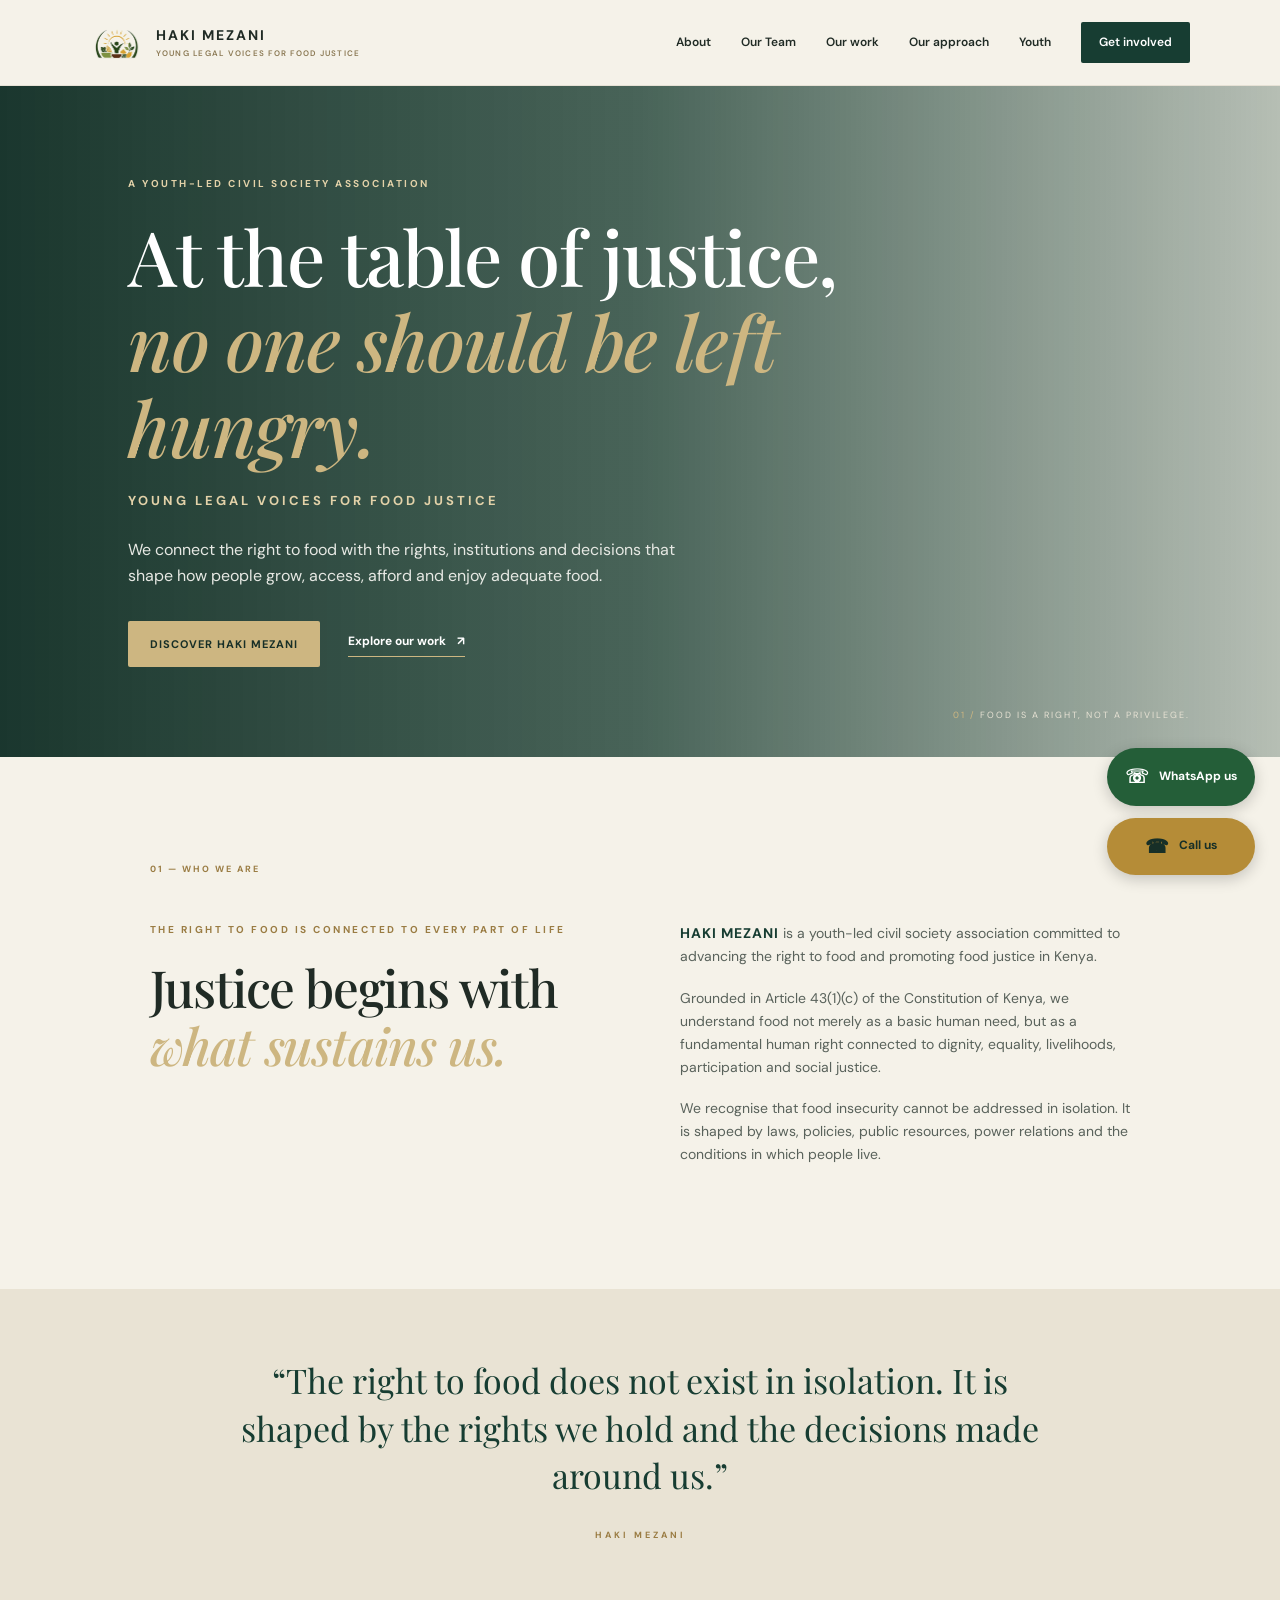
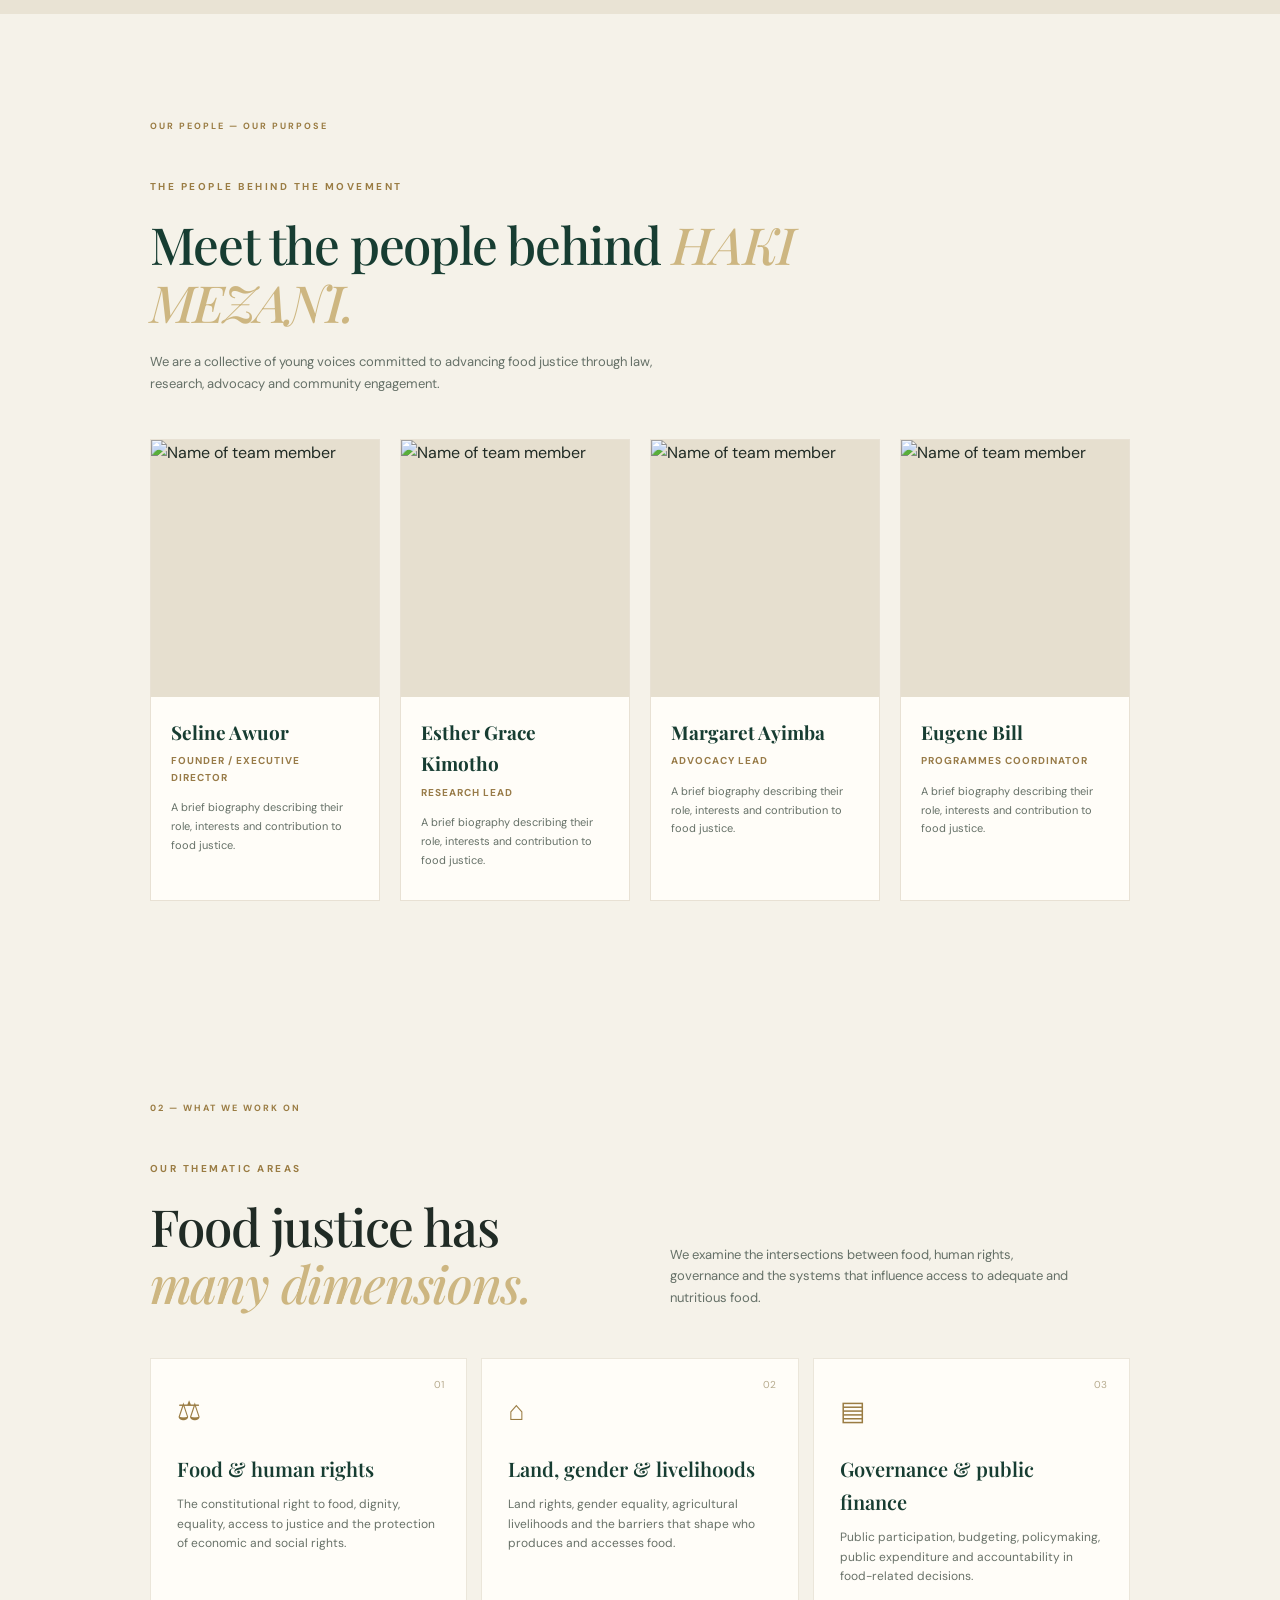
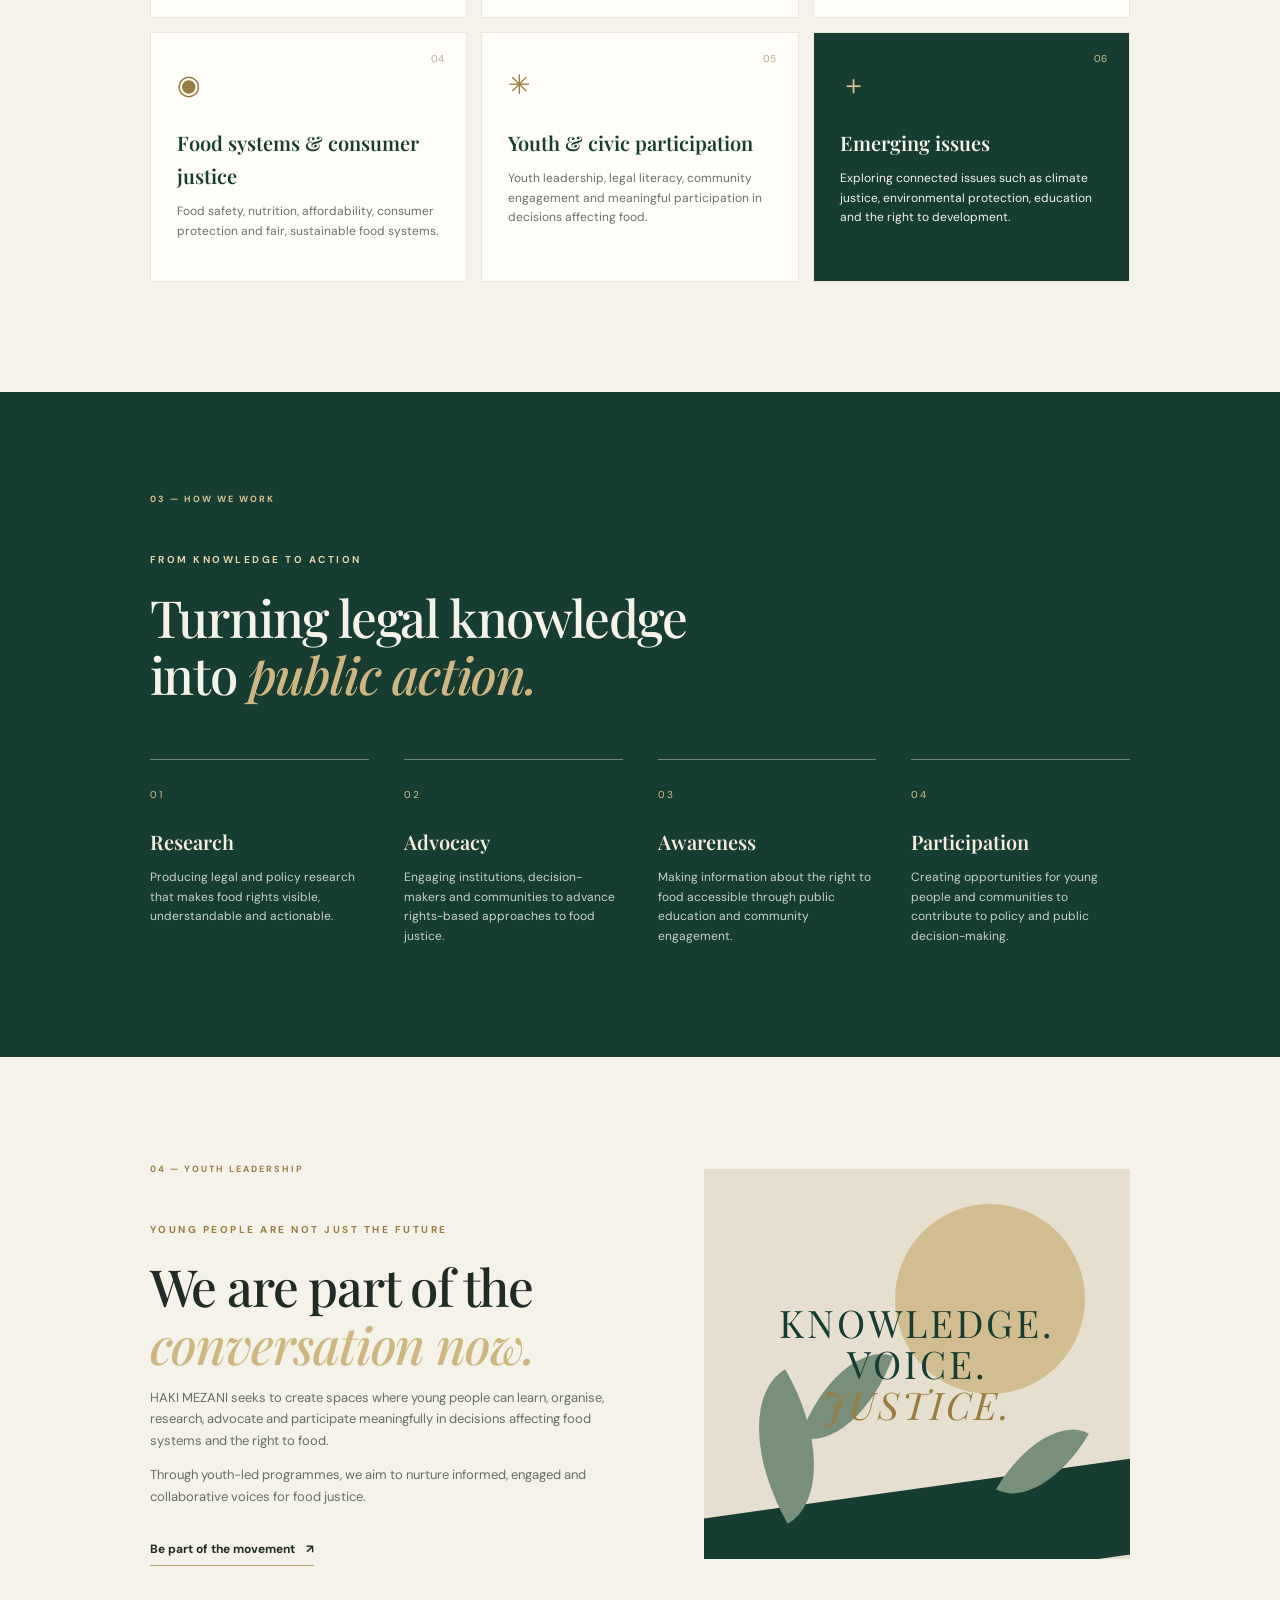
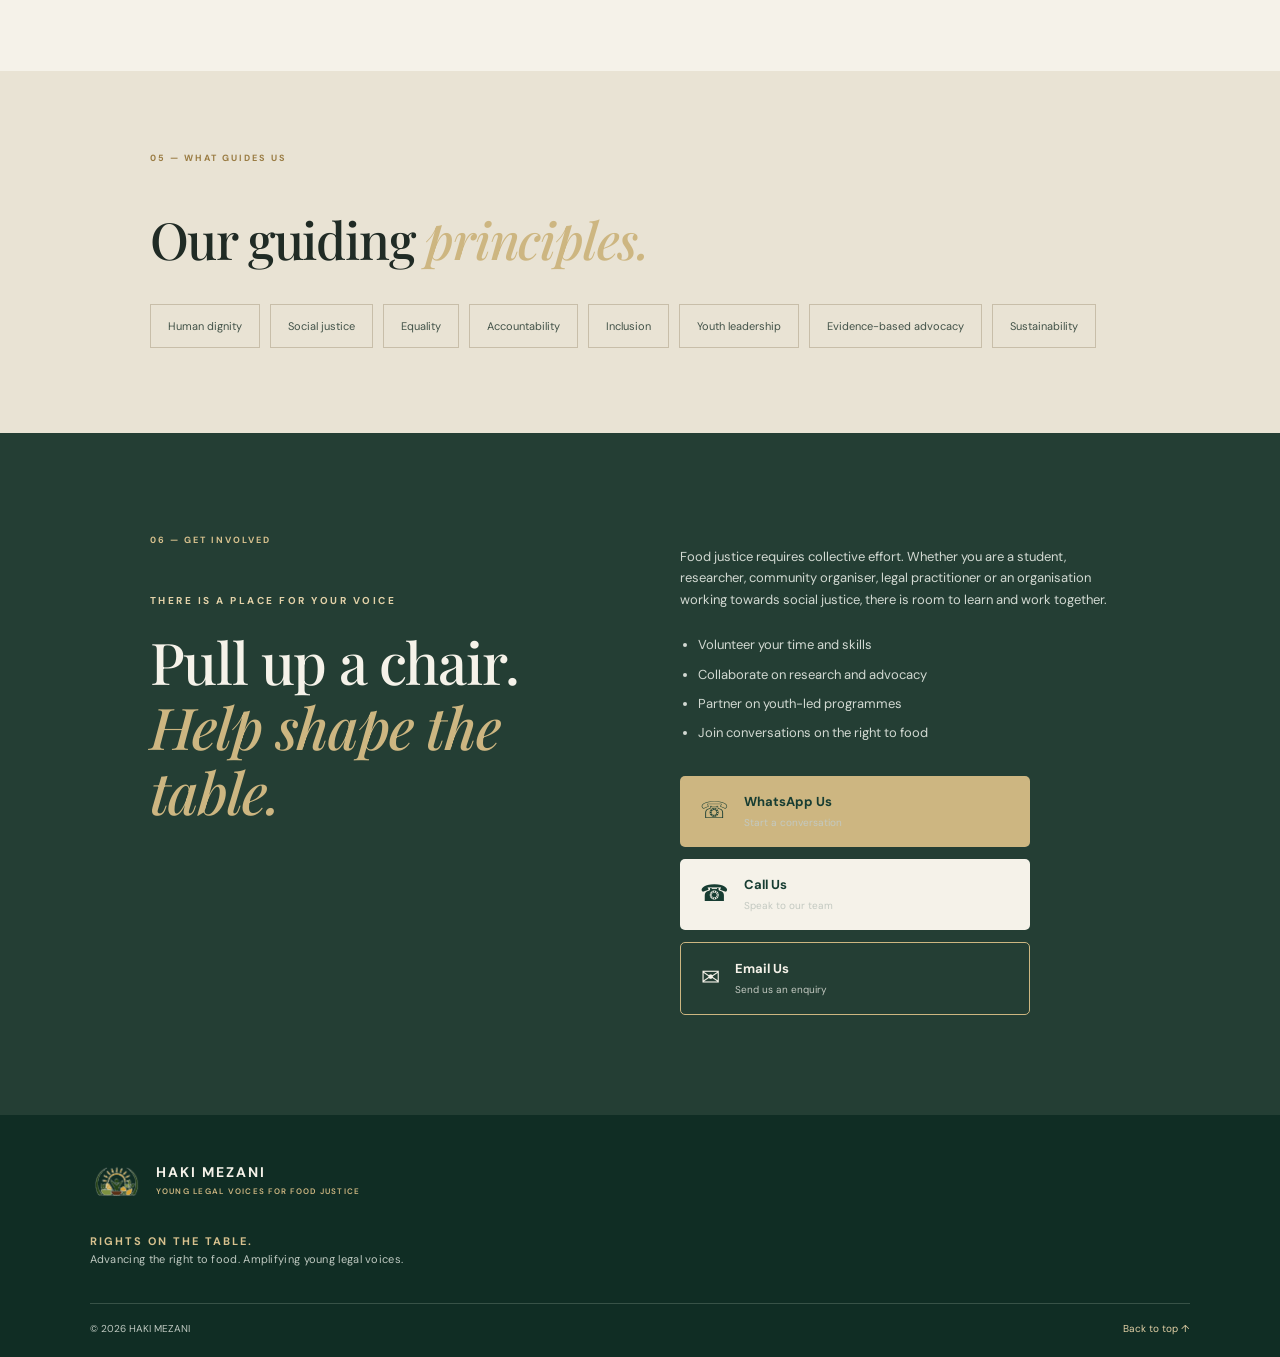
==== index.html @ d85ea3ae "Add files via upload" ====
<!DOCTYPE html>
<html lang="en">
<head>
  <meta charset="UTF-8">
  <meta name="viewport" content="width=device-width, initial-scale=1.0">
  <meta name="description" content="HAKI MEZANI is a youth-led civil society association advancing the right to food and promoting food justice through legal research, advocacy and youth leadership.">
  <meta name="theme-color" content="#173d32">
  <title>HAKI MEZANI | Young Legal Voices For Food Justice</title>
  <link rel="preconnect" href="https://fonts.googleapis.com">
  <link rel="preconnect" href="https://fonts.gstatic.com" crossorigin>
  <link href="https://fonts.googleapis.com/css2?family=DM+Sans:wght@400;500;600;700&family=Playfair+Display:wght@500;600;700&display=swap" rel="stylesheet">
  <link rel="stylesheet" href="style.css">
</head>
<body>
  <header class="site-header">
    <a class="brand" href="#home" aria-label="HAKI MEZANI home">
      <img class="brand-emblem" src="haki-mezani-emblem.png" alt="HAKI MEZANI emblem">
      <span class="brand-name">HAKI MEZANI<small>YOUNG LEGAL VOICES FOR FOOD JUSTICE</small></span>
    </a>
    <button class="menu-toggle" aria-label="Open navigation" aria-expanded="false">☰</button>
    <nav class="navigation" aria-label="Main navigation">
      <a href="#about">About</a>
      <a href="#team">Our Team</a>
      <a href="#focus">Our work</a>
      <a href="#approach">Our approach</a>
      <a href="#youth">Youth</a>
      <a class="nav-cta" href="#get-involved">Get involved</a>
    </nav>
  </header>

  <main>
    <section class="hero" id="home">
      <div class="hero-shade"></div>
      <div class="hero-content">
        <p class="eyebrow light">A youth-led civil society association</p>
        <h1>At the table of justice,<br><em>no one should be left hungry.</em></h1>
        <p class="hero-subtitle">Young Legal Voices For Food Justice</p>
        <p class="hero-copy">We connect the right to food with the rights, institutions and decisions that shape how people grow, access, afford and enjoy adequate food.</p>
        <div class="hero-actions">
          <a class="button button-gold" href="#about">Discover HAKI MEZANI</a>
          <a class="text-link light-link" href="#focus">Explore our work <span>↗</span></a>
        </div>
      </div>
      <div class="hero-note"><span>01 /</span> FOOD IS A RIGHT, NOT A PRIVILEGE.</div>
    </section>

    <section class="intro section-wrap" id="about">
      <div class="section-label">01 — WHO WE ARE</div>
      <div class="intro-grid">
        <div>
          <p class="eyebrow">The right to food is connected to every part of life</p>
          <h2>Justice begins with <em>what sustains us.</em></h2>
        </div>
        <div class="intro-text">
          <p><strong>HAKI MEZANI</strong> is a youth-led civil society association committed to advancing the right to food and promoting food justice in Kenya.</p>
          <p>Grounded in Article 43(1)(c) of the Constitution of Kenya, we understand food not merely as a basic human need, but as a fundamental human right connected to dignity, equality, livelihoods, participation and social justice.</p>
          <p>We recognise that food insecurity cannot be addressed in isolation. It is shaped by laws, policies, public resources, power relations and the conditions in which people live.</p>
        </div>
      </div>
    </section>

    <section class="quote-band">
      <p>“The right to food does not exist in isolation. It is shaped by the rights we hold and the decisions made around us.”</p>
      <span>HAKI MEZANI</span>
    </section>
    
<!-- MEET THE TEAM -->

<section class="team-section section-wrap" id="team">

  <div class="section-label">OUR PEOPLE — OUR PURPOSE</div>

  <div class="team-heading">
    <p class="eyebrow">The people behind the movement</p>
    <h2>Meet the people behind
      <em>HAKI MEZANI.</em>
    </h2>
    <p>
      We are a collective of young voices committed to advancing
      food justice through law, research, advocacy and community
      engagement.
    </p>
  </div>

  <div class="team-grid">

    <!-- MEMBER 1 -->
    <article class="team-card">
      <div class="team-photo">
        <img src="images/member1.jpg" alt="Name of team member">
      </div>
      <div class="team-info">
        <h3>Seline Awuor</h3>
        <span>Founder / Executive Director</span>
        <p>A brief biography describing their role,
        interests and contribution to food justice.</p>
      </div>
    </article>

    <!-- MEMBER 2 -->
    <article class="team-card">
      <div class="team-photo">
        <img src="images/member2.jpg" alt="Name of team member">
      </div>
      <div class="team-info">
        <h3>Esther Grace Kimotho</h3>
        <span>Research Lead</span>
        <p>A brief biography describing their role,
        interests and contribution to food justice.</p>
      </div>
    </article>

    <!-- MEMBER 3 -->
    <article class="team-card">
      <div class="team-photo">
        <img src="images/member3.jpg" alt="Name of team member">
      </div>
      <div class="team-info">
        <h3>Margaret Ayimba</h3>
        <span>Advocacy Lead</span>
        <p>A brief biography describing their role,
        interests and contribution to food justice.</p>
      </div>
    </article>

    <!-- MEMBER 4 -->
    <article class="team-card">
      <div class="team-photo">
        <img src="images/member4.jpg" alt="Name of team member">
      </div>
      <div class="team-info">
        <h3>Eugene Bill</h3>
        <span>Programmes Coordinator</span>
        <p>A brief biography describing their role,
        interests and contribution to food justice.</p>
      </div>
    </article>

  </div>
</section>


    <section class="focus section-wrap" id="focus">
      <div class="section-label">02 — WHAT WE WORK ON</div>
      <div class="section-heading">
        <div>
          <p class="eyebrow">Our thematic areas</p>
          <h2>Food justice has <em>many dimensions.</em></h2>
        </div>
        <p>We examine the intersections between food, human rights, governance and the systems that influence access to adequate and nutritious food.</p>
      </div>
      <div class="focus-grid">
        <article class="focus-card">
          <span class="card-number">01</span><div class="card-icon">⚖</div>
          <h3>Food & human rights</h3>
          <p>The constitutional right to food, dignity, equality, access to justice and the protection of economic and social rights.</p>
        </article>
        <article class="focus-card">
          <span class="card-number">02</span><div class="card-icon">⌂</div>
          <h3>Land, gender & livelihoods</h3>
          <p>Land rights, gender equality, agricultural livelihoods and the barriers that shape who produces and accesses food.</p>
        </article>
        <article class="focus-card">
          <span class="card-number">03</span><div class="card-icon">▤</div>
          <h3>Governance & public finance</h3>
          <p>Public participation, budgeting, policymaking, public expenditure and accountability in food-related decisions.</p>
        </article>
        <article class="focus-card">
          <span class="card-number">04</span><div class="card-icon">◉</div>
          <h3>Food systems & consumer justice</h3>
          <p>Food safety, nutrition, affordability, consumer protection and fair, sustainable food systems.</p>
        </article>
        <article class="focus-card">
          <span class="card-number">05</span><div class="card-icon">✳</div>
          <h3>Youth & civic participation</h3>
          <p>Youth leadership, legal literacy, community engagement and meaningful participation in decisions affecting food.</p>
        </article>
        <article class="focus-card focus-card-dark">
          <span class="card-number">06</span><div class="card-icon">＋</div>
          <h3>Emerging issues</h3>
          <p>Exploring connected issues such as climate justice, environmental protection, education and the right to development.</p>
        </article>
      </div>
    </section>

    <section class="approach" id="approach">
      <div class="section-wrap approach-inner">
        <div class="section-label light-label">03 — HOW WE WORK</div>
        <p class="eyebrow light">From knowledge to action</p>
        <h2>Turning legal knowledge<br>into <em>public action.</em></h2>
        <div class="approach-grid">
          <div><span>01</span><h3>Research</h3><p>Producing legal and policy research that makes food rights visible, understandable and actionable.</p></div>
          <div><span>02</span><h3>Advocacy</h3><p>Engaging institutions, decision-makers and communities to advance rights-based approaches to food justice.</p></div>
          <div><span>03</span><h3>Awareness</h3><p>Making information about the right to food accessible through public education and community engagement.</p></div>
          <div><span>04</span><h3>Participation</h3><p>Creating opportunities for young people and communities to contribute to policy and public decision-making.</p></div>
        </div>
      </div>
    </section>

    <section class="youth section-wrap" id="youth">
      <div class="youth-copy">
        <div class="section-label">04 — YOUTH LEADERSHIP</div>
        <p class="eyebrow">Young people are not just the future</p>
        <h2>We are part of the <em>conversation now.</em></h2>
        <p>HAKI MEZANI seeks to create spaces where young people can learn, organise, research, advocate and participate meaningfully in decisions affecting food systems and the right to food.</p>
        <p>Through youth-led programmes, we aim to nurture informed, engaged and collaborative voices for food justice.</p>
        <a class="text-link" href="#get-involved">Be part of the movement <span>↗</span></a>
      </div>
      <div class="youth-art" role="img" aria-label="Abstract illustration of a shared table and growing leaves">
        <div class="sun"></div><div class="table-shape"></div><div class="leaf leaf-one"></div><div class="leaf leaf-two"></div><div class="leaf leaf-three"></div>
        <p>KNOWLEDGE.<br>VOICE.<br><em>JUSTICE.</em></p>
      </div>
    </section>

    <section class="principles">
      <div class="section-wrap">
        <div class="section-label">05 — WHAT GUIDES US</div>
        <h2>Our guiding <em>principles.</em></h2>
        <div class="principle-list">
          <span>Human dignity</span><span>Social justice</span><span>Equality</span><span>Accountability</span><span>Inclusion</span><span>Youth leadership</span><span>Evidence-based advocacy</span><span>Sustainability</span>
        </div>
      </div>
    </section>

    <section class="get-involved" id="get-involved">
      <div class="section-wrap get-grid">
        <div>
          <div class="section-label light-label">06 — GET INVOLVED</div>
          <p class="eyebrow light">There is a place for your voice</p>
          <h2>Pull up a chair.<br><em>Help shape the table.</em></h2>
        </div>
        <div class="get-copy">
          <p>Food justice requires collective effort. Whether you are a student, researcher, community organiser, legal practitioner or an organisation working towards social justice, there is room to learn and work together.</p>
          <ul><li>Volunteer your time and skills</li><li>Collaborate on research and advocacy</li><li>Partner on youth-led programmes</li><li>Join conversations on the right to food</li></ul>
          
<div class="contact-options">

  <!-- WHATSAPP -->
  <a
    href="https://wa.me/254727285392?text=Hello%20HAKI%20MEZANI.%20I%20would%20like%20to%20connect."
    class="contact-option whatsapp-option"
    target="_blank"
    rel="noopener noreferrer"
  >
    <span class="contact-icon">☏</span>
    <span>
      <strong>WhatsApp Us</strong>
      <small>Start a conversation</small>
    </span>
  </a>

  <!-- PHONE CALL -->
  <a
    href="tel:+254727285392"
    class="contact-option phone-option"
  >
    <span class="contact-icon">☎</span>
    <span>
      <strong>Call Us</strong>
      <small>Speak to our team</small>
    </span>
  </a>

  <!-- EMAIL -->
  <a
    href="mailto:mezanihaki@gmail.com"
    class="contact-option email-option"
  >
    <span class="contact-icon">✉</span>
    <span>
      <strong>Email Us</strong>
      <small>Send us an enquiry</small>
    </span>
  </a>

</div>

        </div>
      </div>
    </section>
  </main>

  <footer class="site-footer">
    <a class="brand footer-brand" href="#home"><img class="brand-emblem" src="haki-mezani-emblem.png" alt="HAKI MEZANI emblem"><span class="brand-name">HAKI MEZANI<small>YOUNG LEGAL VOICES FOR FOOD JUSTICE</small></span></a>
    <p class="footer-manifesto">RIGHTS ON THE TABLE.<br>Advancing the right to food. Amplifying young legal voices.</p>
    <div class="footer-bottom"><span>© <span id="year"></span> HAKI MEZANI</span><a href="#home">Back to top ↑</a></div>
  </footer>
  <script src="script.js"></script>
  
<!-- FLOATING CONTACT BUTTONS -->

<div class="floating-contact">

  <!-- WhatsApp Button -->
  <a
    href="https://wa.me/254727285392?text=Hello%20HAKI%20MEZANI.%20I%20would%20like%20to%20learn%20more%20about%20your%20work."
    class="contact-btn whatsapp-btn"
    target="_blank"
    rel="noopener noreferrer"
    aria-label="Contact HAKI MEZANI on WhatsApp"
    title="Chat with us on WhatsApp"
  >
    <span>☏</span>
    <span class="contact-label">WhatsApp us</span>
  </a>

  <!-- Phone Call Button -->
  <a
    href="tel:+254727285392"
    class="contact-btn call-btn"
    aria-label="Call HAKI MEZANI"
    title="Call us"
  >
    <span>☎</span>
    <span class="contact-label">Call us</span>
  </a>

</div>

</body>
</html>
---- style.css ----
*{box-sizing:border-box}html{scroll-behavior:smooth}body{margin:0;background:#f5f2e9;color:#202b25;font-family:"DM Sans",Arial,sans-serif;line-height:1.65}a{color:inherit;text-decoration:none}.site-header{height:86px;padding:0 7%;display:flex;align-items:center;justify-content:space-between;background:#f5f2e9;position:sticky;top:0;z-index:10;border-bottom:1px solid #e6e1d5}.brand{display:flex;align-items:center;gap:12px}.brand-emblem{width:54px;height:54px;object-fit:contain;display:block}.brand-name{font-weight:700;letter-spacing:2px;font-size:14px;line-height:1.3}.brand-name small{display:block;font-size:8px;letter-spacing:1.25px;font-weight:600;color:#8b7954;margin-top:4px}.navigation{display:flex;align-items:center;gap:30px;font-size:12px;font-weight:600}.navigation a:not(.nav-cta):hover,.text-link:hover{color:#9a7c43}.nav-cta{padding:11px 18px;background:#173d32;color:#fff;border-radius:2px}.menu-toggle{display:none;background:none;border:0;font-size:25px;color:#173d32}.hero{min-height:650px;position:relative;display:flex;align-items:center;padding:90px 10%;background:linear-gradient(90deg,rgba(13,43,34,.94),rgba(18,55,43,.76),rgba(18,55,43,.28)),url("https://images.unsplash.com/photo-1500382017468-9049fed747ef?auto=format&fit=crop&w=2000&q=85") center/cover;color:white}.hero-content{position:relative;max-width:780px}.eyebrow{font-size:10px;text-transform:uppercase;letter-spacing:2.5px;font-weight:700;color:#9a7c43;margin:0 0 20px}.light{color:#e3d2a9}.hero h1,h2{font-family:"Playfair Display",Georgia,serif;font-weight:500;line-height:1.13;letter-spacing:-1.2px}.hero h1{font-size:clamp(42px,6vw,76px);margin:0 0 20px}.hero h1 em,h2 em{color:#cdb681;font-weight:500}.hero-subtitle{font-size:13px;letter-spacing:3px;text-transform:uppercase;color:#e3d2a9;font-weight:700}.hero-copy{font-size:16px;color:#e7e9e4;max-width:570px;margin:25px 0 32px}.hero-actions{display:flex;align-items:center;gap:28px}.button{display:inline-block;padding:14px 22px;font-size:11px;letter-spacing:1px;text-transform:uppercase;font-weight:700;border:0;border-radius:2px}.button-gold{background:#cdb681;color:#172f27}.text-link{font-size:12px;font-weight:700;border-bottom:1px solid #b8a16e;padding-bottom:5px}.text-link span{margin-left:8px}.light-link{color:white;border-color:#cdb681}.hero-note{position:absolute;bottom:35px;right:7%;font-size:9px;letter-spacing:2px;color:#e7e2d4}.hero-note span{color:#cdb681}.section-wrap{max-width:1160px;margin:auto;padding:105px 7%}.section-label{font-size:9px;letter-spacing:2px;color:#9a7c43;font-weight:700;margin-bottom:45px}.intro-grid,.section-heading,.get-grid{display:grid;grid-template-columns:1fr 1fr;gap:80px}.intro h2,.section-heading h2,.youth h2,.principles h2,.approach h2,.get-involved h2{font-size:clamp(36px,4vw,54px);margin:0}.intro-text{font-size:14px;color:#59625b}.intro-text p{margin:0 0 18px}.intro-text strong{color:#173d32;letter-spacing:1px}.quote-band{background:#e9e3d4;padding:68px 10%;text-align:center}.quote-band p{font-family:"Playfair Display",serif;font-size:clamp(22px,3vw,34px);line-height:1.4;max-width:850px;margin:0 auto 20px;color:#173d32}.quote-band span{font-size:9px;letter-spacing:3px;color:#9a7c43;font-weight:700}.focus{padding-top:95px;padding-bottom:110px}.section-heading{align-items:end;margin-bottom:45px;gap:60px}.section-heading>p{font-size:13px;color:#657067;max-width:400px;margin:0 0 5px}.focus-grid{display:grid;grid-template-columns:repeat(3,1fr);gap:14px}.focus-card{position:relative;background:#fffdf8;padding:30px 26px;min-height:250px;border:1px solid #ebe6da}.card-number{position:absolute;right:22px;top:18px;color:#b6aa8d;font-size:10px}.card-icon{font-size:27px;color:#9a7c43;margin-bottom:18px}.focus-card h3,.approach-grid h3{font-family:"Playfair Display",serif;font-size:20px;font-weight:600;color:#173d32;margin:0 0 10px}.focus-card p,.approach-grid p{font-size:12px;color:#687168;margin:0}.focus-card-dark{background:#173d32}.focus-card-dark h3,.focus-card-dark p{color:#f5f2e9}.focus-card-dark .card-icon,.focus-card-dark .card-number{color:#d7c18e}.approach{background:#173d32;color:#f5f2e9}.approach-inner{padding-top:100px;padding-bottom:110px}.light-label{color:#d7c18e}.approach h2{margin-bottom:55px}.approach-grid{display:grid;grid-template-columns:repeat(4,1fr);gap:35px}.approach-grid>div{border-top:1px solid #718479;padding-top:20px}.approach-grid span{font-size:10px;color:#d7c18e;letter-spacing:2px}.approach-grid h3{color:#f4eddd;margin-top:18px}.approach-grid p{color:#c8d0c9}.youth{display:grid;grid-template-columns:1fr .9fr;gap:80px;align-items:center}.youth-copy>p:not(.eyebrow){font-size:13px;color:#657067;max-width:500px}.youth-copy .text-link{display:inline-block;margin-top:20px}.youth-art{height:390px;background:#e6dfcf;position:relative;overflow:hidden;display:flex;align-items:center;justify-content:center}.youth-art p{position:relative;z-index:2;font-family:"Playfair Display",serif;font-size:38px;line-height:1.08;letter-spacing:3px;color:#173d32;text-align:center}.youth-art p em{color:#9a7c43}.sun{position:absolute;width:190px;height:190px;border-radius:50%;background:#cdb681;top:35px;right:45px;opacity:.8}.table-shape{position:absolute;width:115%;height:95px;background:#173d32;bottom:-25px;transform:rotate(-8deg)}.leaf{position:absolute;width:75px;height:135px;background:#789079;border-radius:100% 0 100% 0;z-index:1}.leaf-one{bottom:45px;left:45px;transform:rotate(-30deg)}.leaf-two{bottom:95px;left:105px;transform:rotate(20deg) scale(.8)}.leaf-three{bottom:30px;right:50px;transform:rotate(30deg) scale(.7)}.principles{background:#e9e3d4}.principles .section-wrap{padding-top:80px;padding-bottom:85px}.principles h2{margin-bottom:35px}.principle-list{display:flex;flex-wrap:wrap;gap:10px}.principle-list span{border:1px solid #c8bea9;padding:12px 17px;font-size:11px;color:#425248}.get-involved{background:#243e34;color:#f5f2e9}.get-grid{padding-top:100px;padding-bottom:100px}.get-involved h2{font-size:clamp(38px,4.5vw,58px)}.get-copy p,.get-copy li{font-size:13px;color:#d2d9d2}.get-copy ul{padding-left:18px;margin:20px 0 28px}.get-copy li{padding:4px 0}.get-copy small{display:block;margin-top:12px;color:#c3c9c1;font-size:10px}.site-footer{background:#102d24;color:#f5f2e9;padding:38px 7% 20px}.footer-brand .brand-name small{color:#cdb681}.footer-manifesto{letter-spacing:.3px}.footer-manifesto:first-line{color:#d7c18e;font-weight:700;letter-spacing:2px}.site-footer>p{font-size:11px;color:#bfc9c1;margin:25px 0 35px}.footer-bottom{border-top:1px solid #385247;padding-top:17px;display:flex;justify-content:space-between;font-size:10px;color:#bfc9c1}.footer-bottom a{color:#e2d0a6}
@media(max-width:800px){.site-header{height:72px;padding:0 5%}.menu-toggle{display:block}.navigation{display:none;position:absolute;top:72px;left:0;right:0;background:#f5f2e9;padding:20px 6% 25px;flex-direction:column;align-items:stretch;gap:18px;border-bottom:1px solid #ddd5c5}.navigation.open{display:flex}.nav-cta{text-align:center}.hero{min-height:600px;padding:75px 7%}.hero-note{right:7%;font-size:8px}.section-wrap{padding:75px 7%}.intro-grid,.section-heading,.get-grid,.youth{grid-template-columns:1fr;gap:28px}.section-label{margin-bottom:30px}.focus-grid{grid-template-columns:repeat(2,1fr)}.approach-grid{grid-template-columns:repeat(2,1fr);row-gap:35px}.youth-art{height:330px}.get-grid{padding-top:75px;padding-bottom:75px}}
@media(max-width:520px){.brand-emblem{width:46px;height:46px}.brand-name{font-size:12px}.brand-name small{font-size:7px;letter-spacing:.8px}.hero h1{font-size:43px}.hero-copy{font-size:14px}.hero-actions{align-items:flex-start;flex-direction:column;gap:18px}.focus-grid{grid-template-columns:1fr}.focus-card{min-height:210px}.approach-grid{grid-template-columns:1fr 1fr;gap:25px 18px}.approach-grid h3{font-size:18px}.youth-art{height:290px}.youth-art p{font-size:32px}.quote-band{padding:55px 8%}.footer-bottom{gap:15px}.section-heading{gap:15px}}

/* FLOATING CONTACT BUTTONS */

.floating-contact {
  position: fixed;
  right: 25px;
  bottom: 25px;
  z-index: 9999;
  display: flex;
  flex-direction: column;
  gap: 12px;
}

.contact-btn {
  display: flex;
  align-items: center;
  justify-content: center;
  gap: 10px;
  padding: 13px 18px;
  border-radius: 50px;
  color: white;
  text-decoration: none;
  font-family: "DM Sans", sans-serif;
  font-size: 12px;
  font-weight: 700;
  box-shadow: 0 4px 15px rgba(0,0,0,0.2);
  transition: transform 0.2s ease;
}

.contact-btn:hover {
  transform: translateY(-4px);
}

.contact-btn span:first-child {
  font-size: 19px;
}

.whatsapp-btn {
  background: #245E38;
}

.call-btn {
  background: #B58C37;
  color: #172F27;
}

/* Mobile responsiveness */

@media (max-width: 600px) {
  .floating-contact {
    right: 15px;
    bottom: 15px;
  }

  .contact-btn {
    padding: 12px 15px;
    font-size: 11px;
  }
}

/* GET INVOLVED CONTACT OPTIONS */

.contact-options {
  display: flex;
  flex-direction: column;
  gap: 12px;
  margin-top: 25px;
  max-width: 350px;
}

.contact-option {
  display: flex;
  align-items: center;
  gap: 15px;
  padding: 15px 20px;
  border-radius: 5px;
  text-decoration: none;
  transition: all 0.3s ease;
}

.contact-option:hover {
  transform: translateX(5px);
  opacity: 0.9;
}

.contact-icon {
  font-size: 23px;
}

.contact-option strong {
  display: block;
  font-size: 13px;
}

.contact-option small {
  display: block;
  font-size: 10px;
  margin-top: 3px;
}

.whatsapp-option {
  background: #cdb681;
  color: #173d32;
}

.phone-option {
  background: #f5f2e9;
  color: #173d32;
}

.email-option {
  border: 1px solid #cdb681;
  color: #f5f2e9;
}

/* TEAM SECTION */

.team-section {
  background: #F5F2E9;
}

.team-heading {
  max-width: 700px;
  margin-bottom: 45px;
}

.team-heading h2 {
  font-size: clamp(36px, 4vw, 52px);
  color: #173D32;
  margin: 0 0 20px;
}

.team-heading > p:last-child {
  font-size: 13px;
  color: #657067;
  max-width: 550px;
}

.team-grid {
  display: grid;
  grid-template-columns: repeat(4, 1fr);
  gap: 20px;
}

.team-card {
  background: #FFFDF8;
  border: 1px solid #E8E1D4;
  transition: transform 0.3s ease;
}

.team-card:hover {
  transform: translateY(-6px);
}

.team-photo {
  width: 100%;
  aspect-ratio: 4 / 4.5;
  background: #E6DFCF;
  overflow: hidden;
}

.team-photo img {
  width: 100%;
  height: 100%;
  object-fit: cover;
  display: block;
}

.team-info {
  padding: 20px;
}

.team-info h3 {
  font-family: "Playfair Display", serif;
  font-size: 19px;
  color: #173D32;
  margin: 0 0 5px;
}

.team-info span {
  display: block;
  color: #987B48;
  font-size: 10px;
  font-weight: 700;
  text-transform: uppercase;
  letter-spacing: 1px;
  margin-bottom: 12px;
}

.team-info p {
  font-size: 11px;
  color: #657067;
  line-height: 1.7;
}

/* Responsive team layout */

@media (max-width: 900px) {
  .team-grid {
    grid-template-columns: repeat(2, 1fr);
  }
}

@media (max-width: 520px) {
  .team-grid {
    grid-template-columns: 1fr 1fr;
    gap: 12px;
  }

  .team-info {
    padding: 12px;
  }

  .team-info h3 {
    font-size: 16px;
  }
}
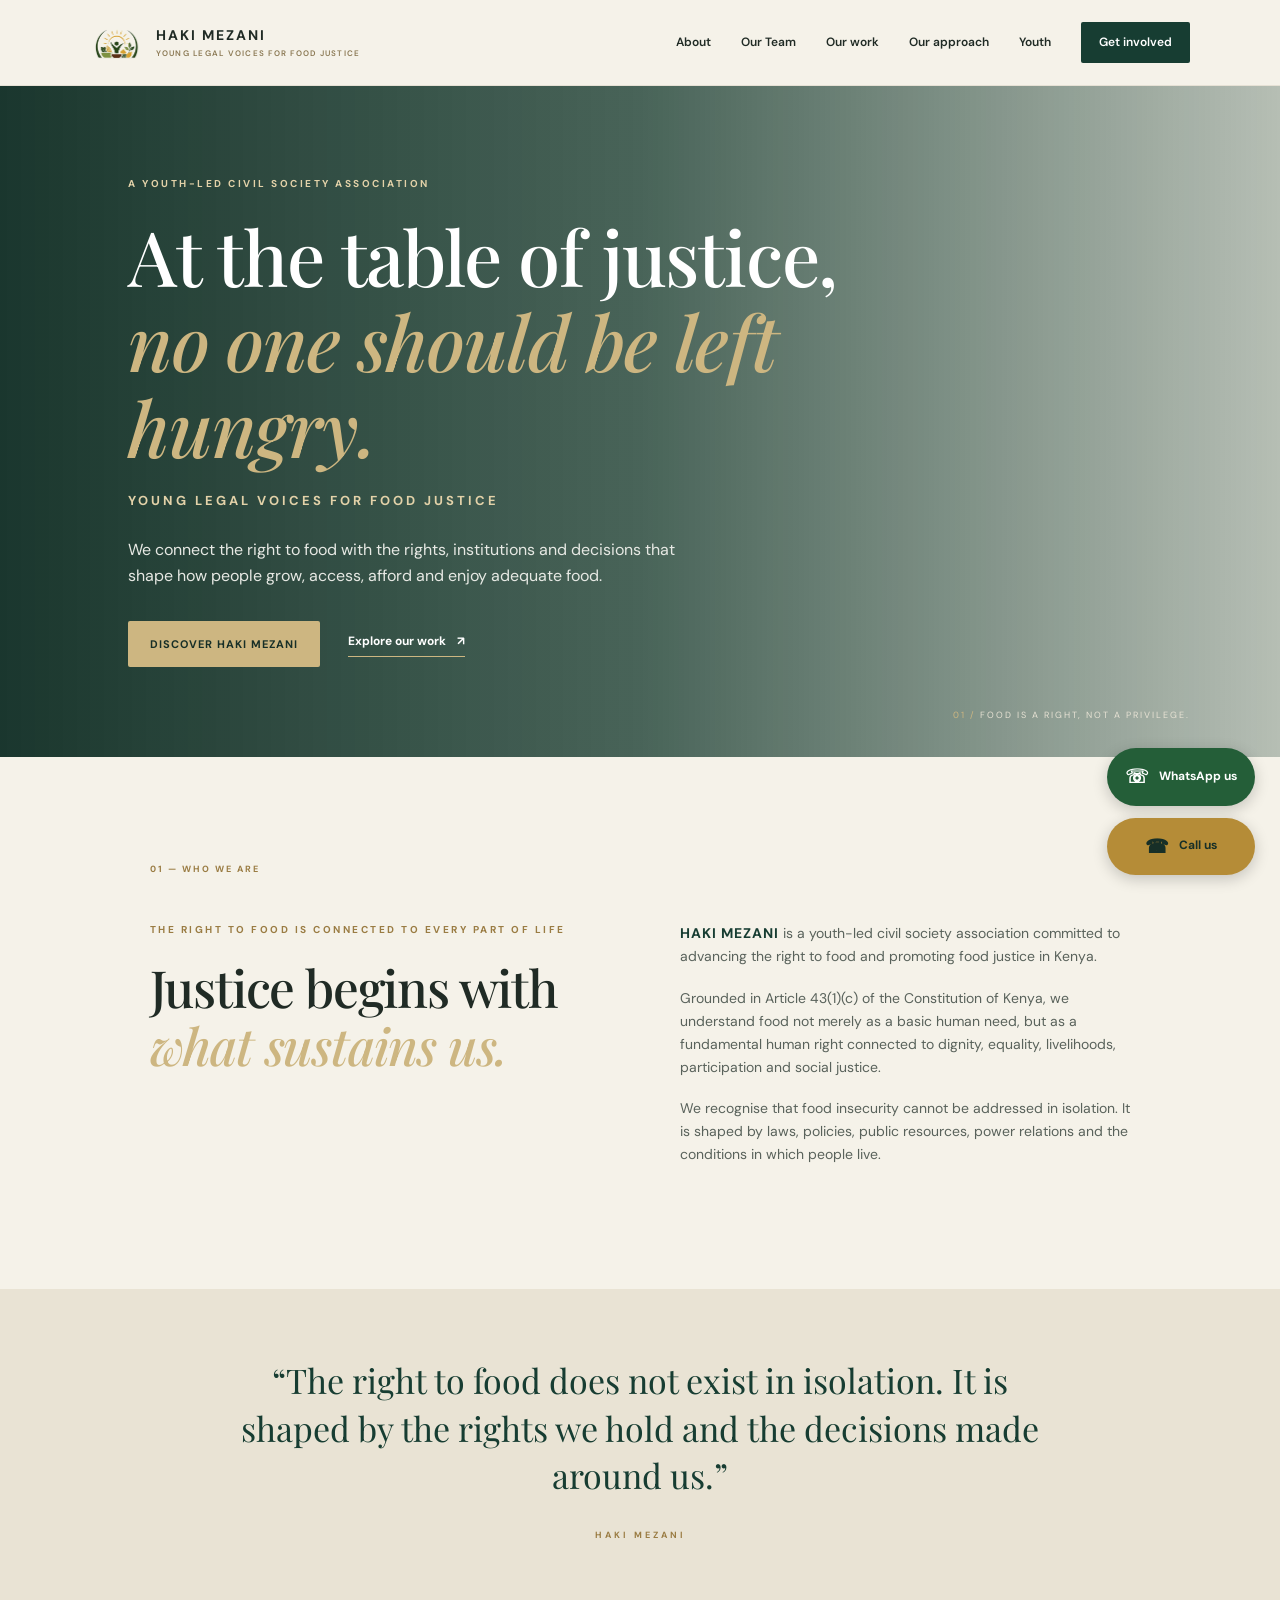
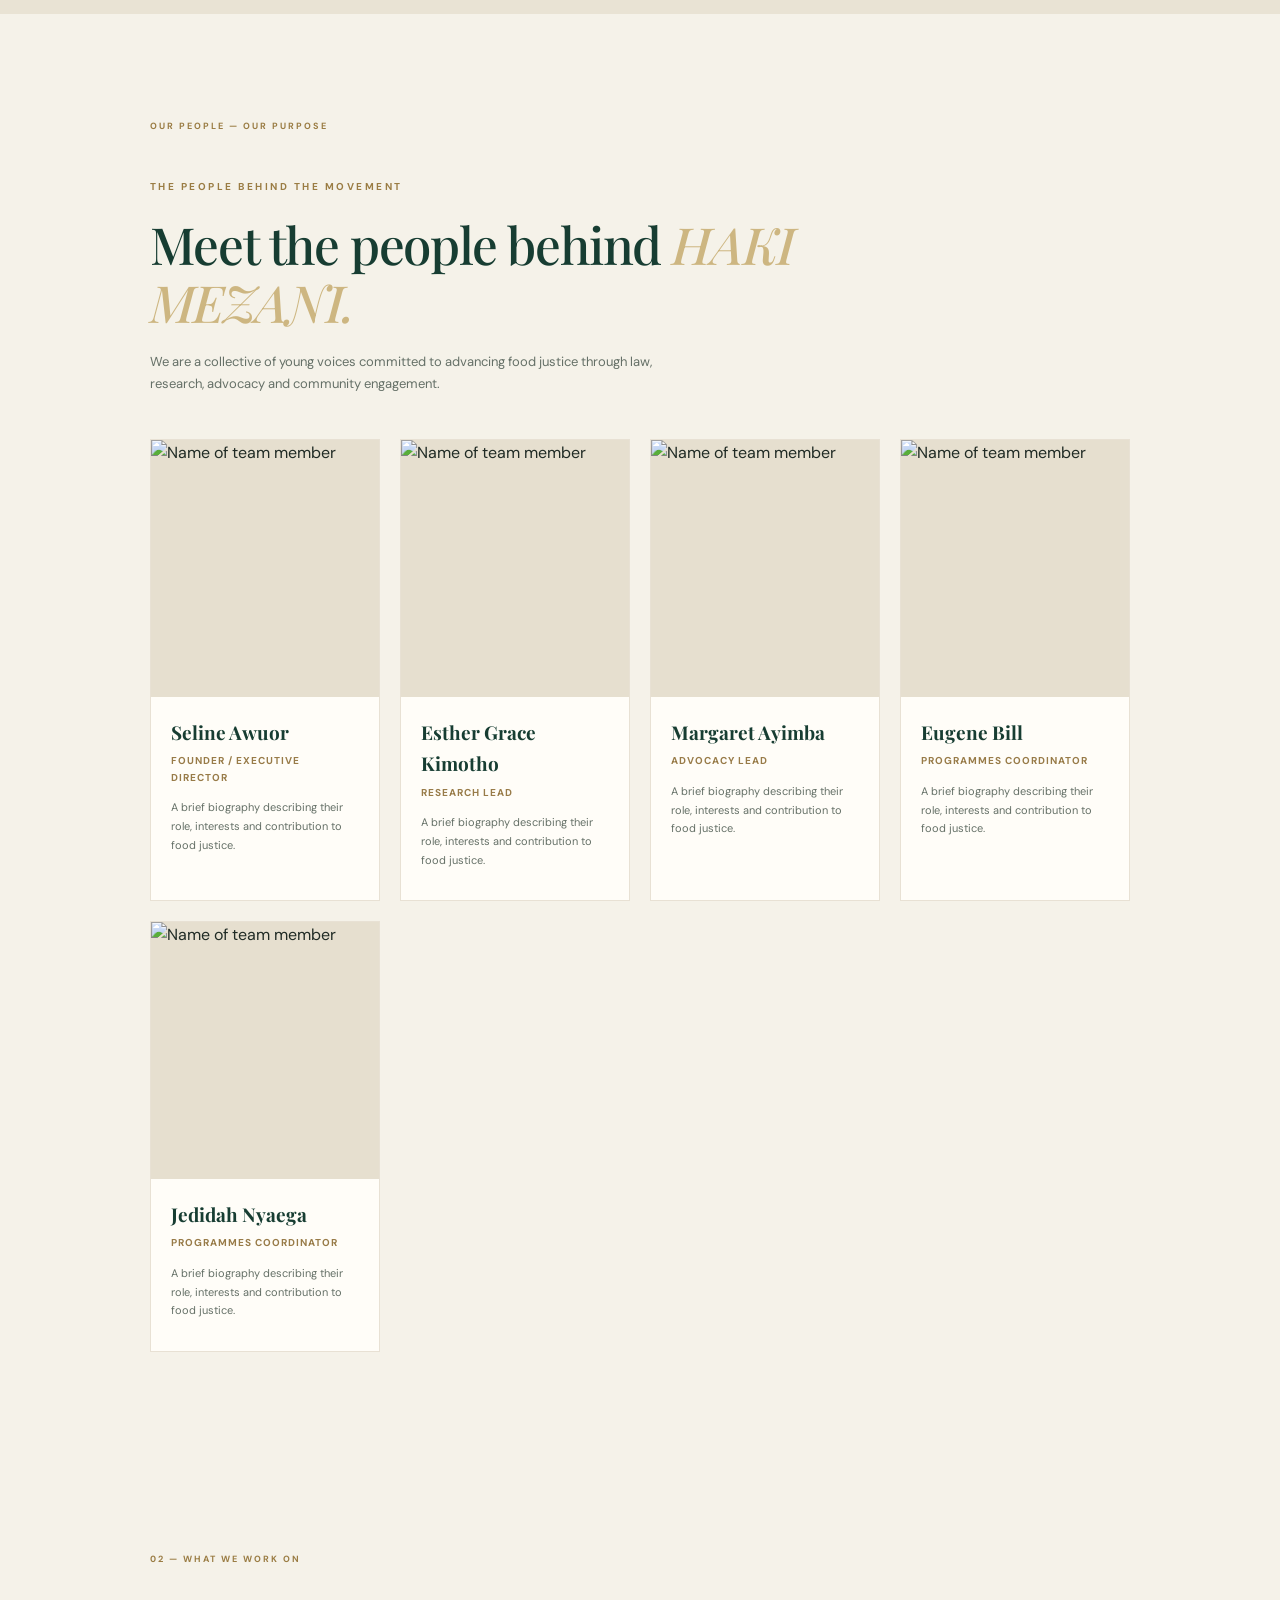
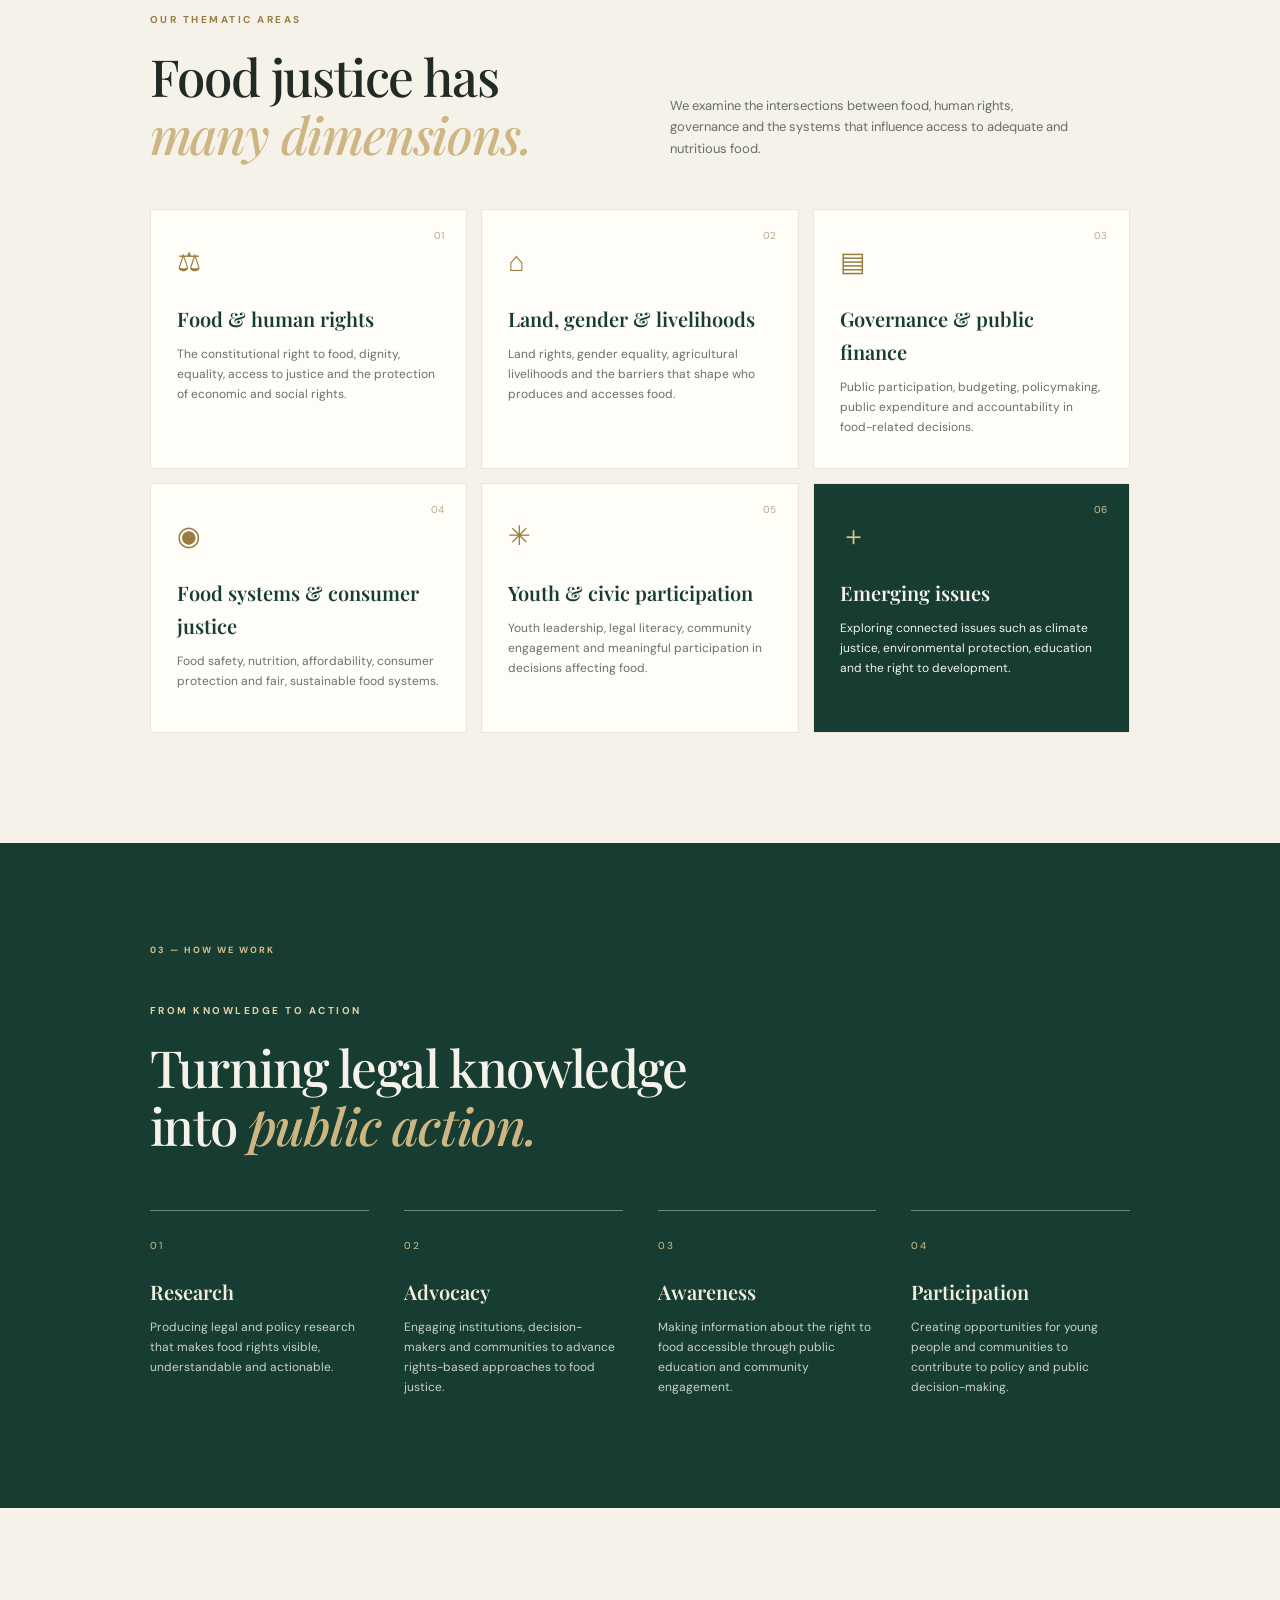
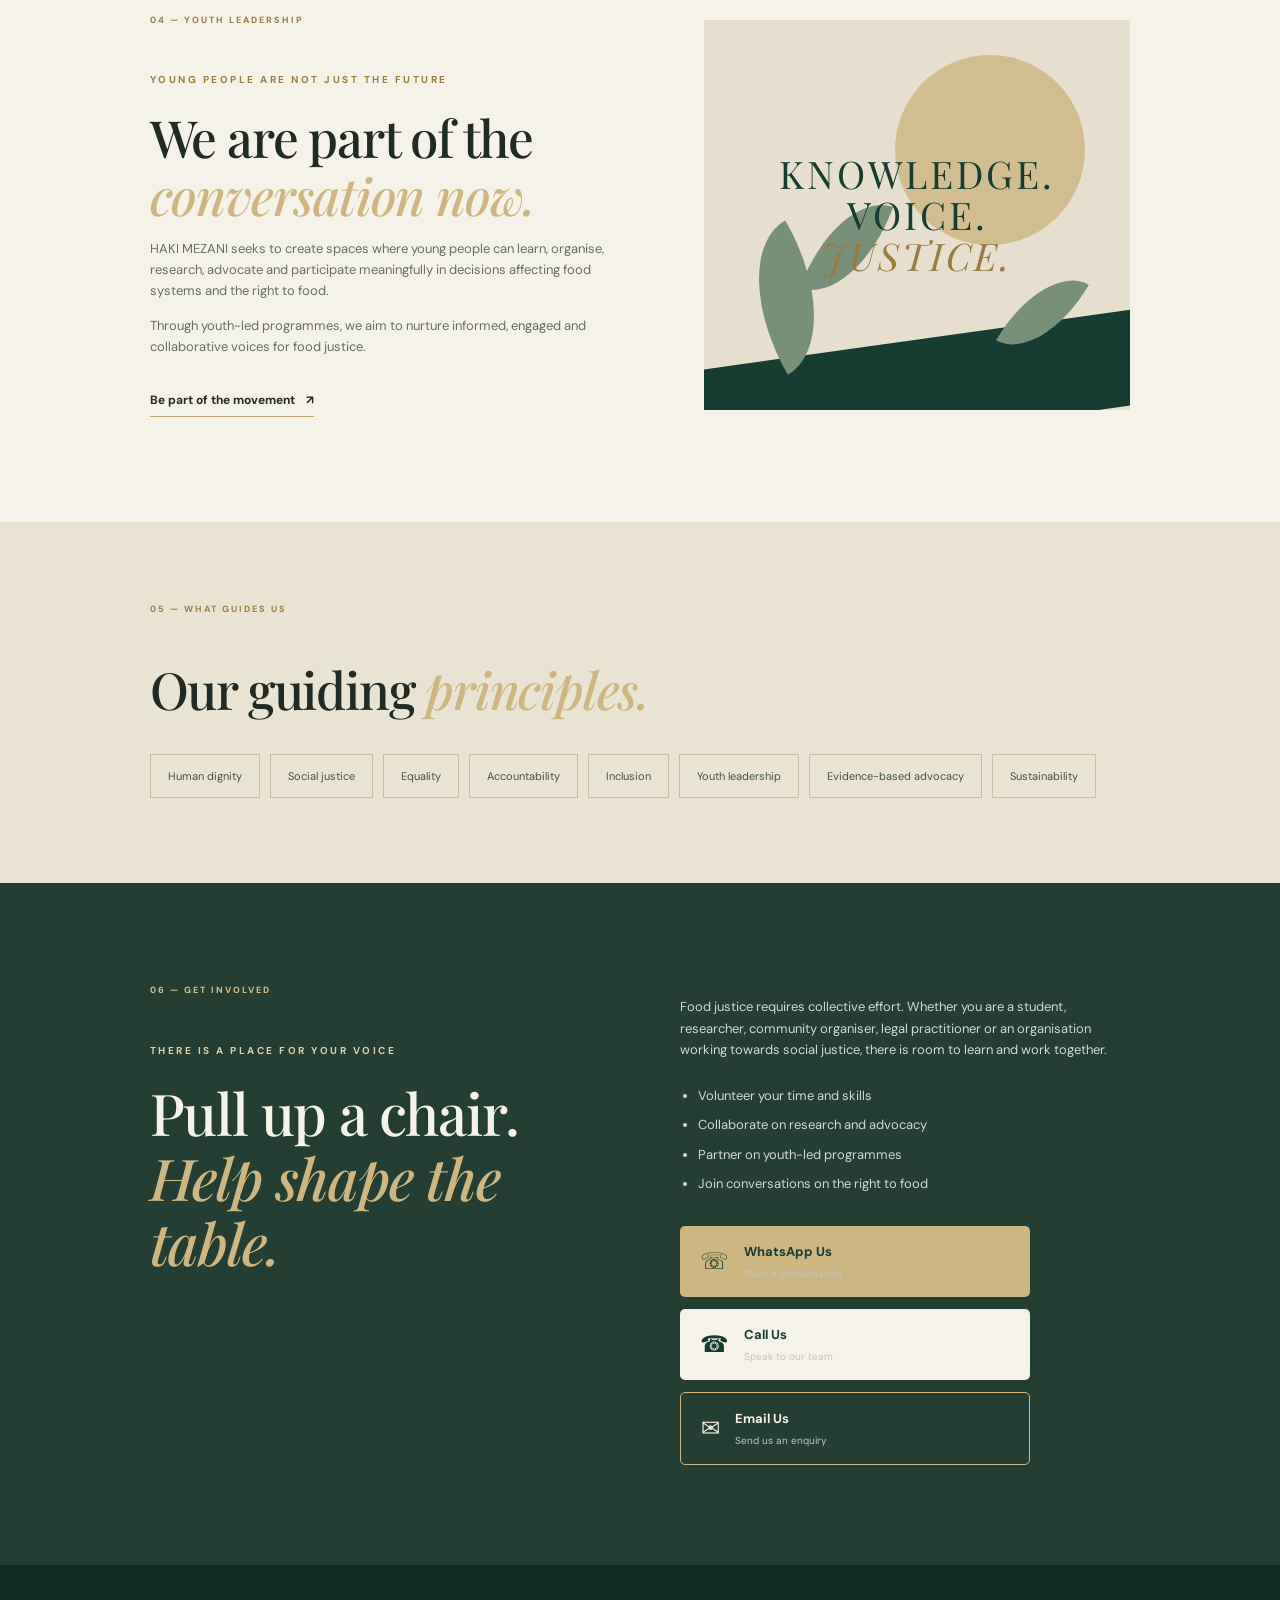
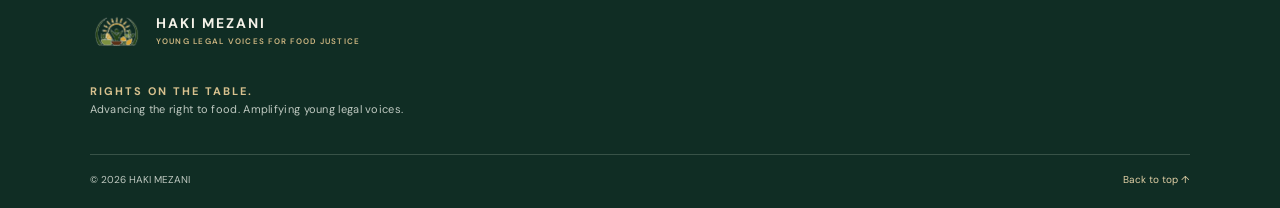
==== commit 78fe3372: "Add team member Jedidah Nyaega to index.html" ====
--- a/index.html
+++ b/index.html
@@ -3,14 +3,25 @@
 <head>
   <meta charset="UTF-8">
   <meta name="viewport" content="width=device-width, initial-scale=1.0">
-  <meta name="description" content="HAKI MEZANI is a youth-led civil society association advancing the right to food and promoting food justice through legal research, advocacy and youth leadership.">
+
+  <title>HAKI MEZANI | Young Legal Voices For Food Justice</title>
+
+  <meta name="description" content="HAKI MEZANI is a youth-led civil society association in Kenya advancing the right to food and food justice through research, advocacy, public awareness and community engagement.">
+
+  <meta name="robots" content="index, follow">
+
+  <link rel="canonical" href="https://hakimezani.github.io/HAKI_MEZANI/">
+
   <meta name="theme-color" content="#173d32">
-  <title>HAKI MEZANI | Young Legal Voices For Food Justice</title>
+
   <link rel="preconnect" href="https://fonts.googleapis.com">
   <link rel="preconnect" href="https://fonts.gstatic.com" crossorigin>
+
   <link href="https://fonts.googleapis.com/css2?family=DM+Sans:wght@400;500;600;700&family=Playfair+Display:wght@500;600;700&display=swap" rel="stylesheet">
+
   <link rel="stylesheet" href="style.css">
 </head>
+
 <body>
   <header class="site-header">
     <a class="brand" href="#home" aria-label="HAKI MEZANI home">
@@ -135,6 +146,18 @@
         interests and contribution to food justice.</p>
       </div>
     </article>
+    <!-- MEMBER 5 -->
+    <article class="team-card">
+      <div class="team-photo">
+        <img src="images/member4.jpg" alt="Name of team member">
+      </div>
+      <div class="team-info">
+        <h3>Jedidah Nyaega</h3>
+        <span>Programmes Coordinator</span>
+        <p>A brief biography describing their role,
+        interests and contribution to food justice.</p>
+      </div>
+    </article>
 
   </div>
 </section>
@@ -318,4 +341,4 @@
 </div>
 
 </body>
-</html>+</html>
